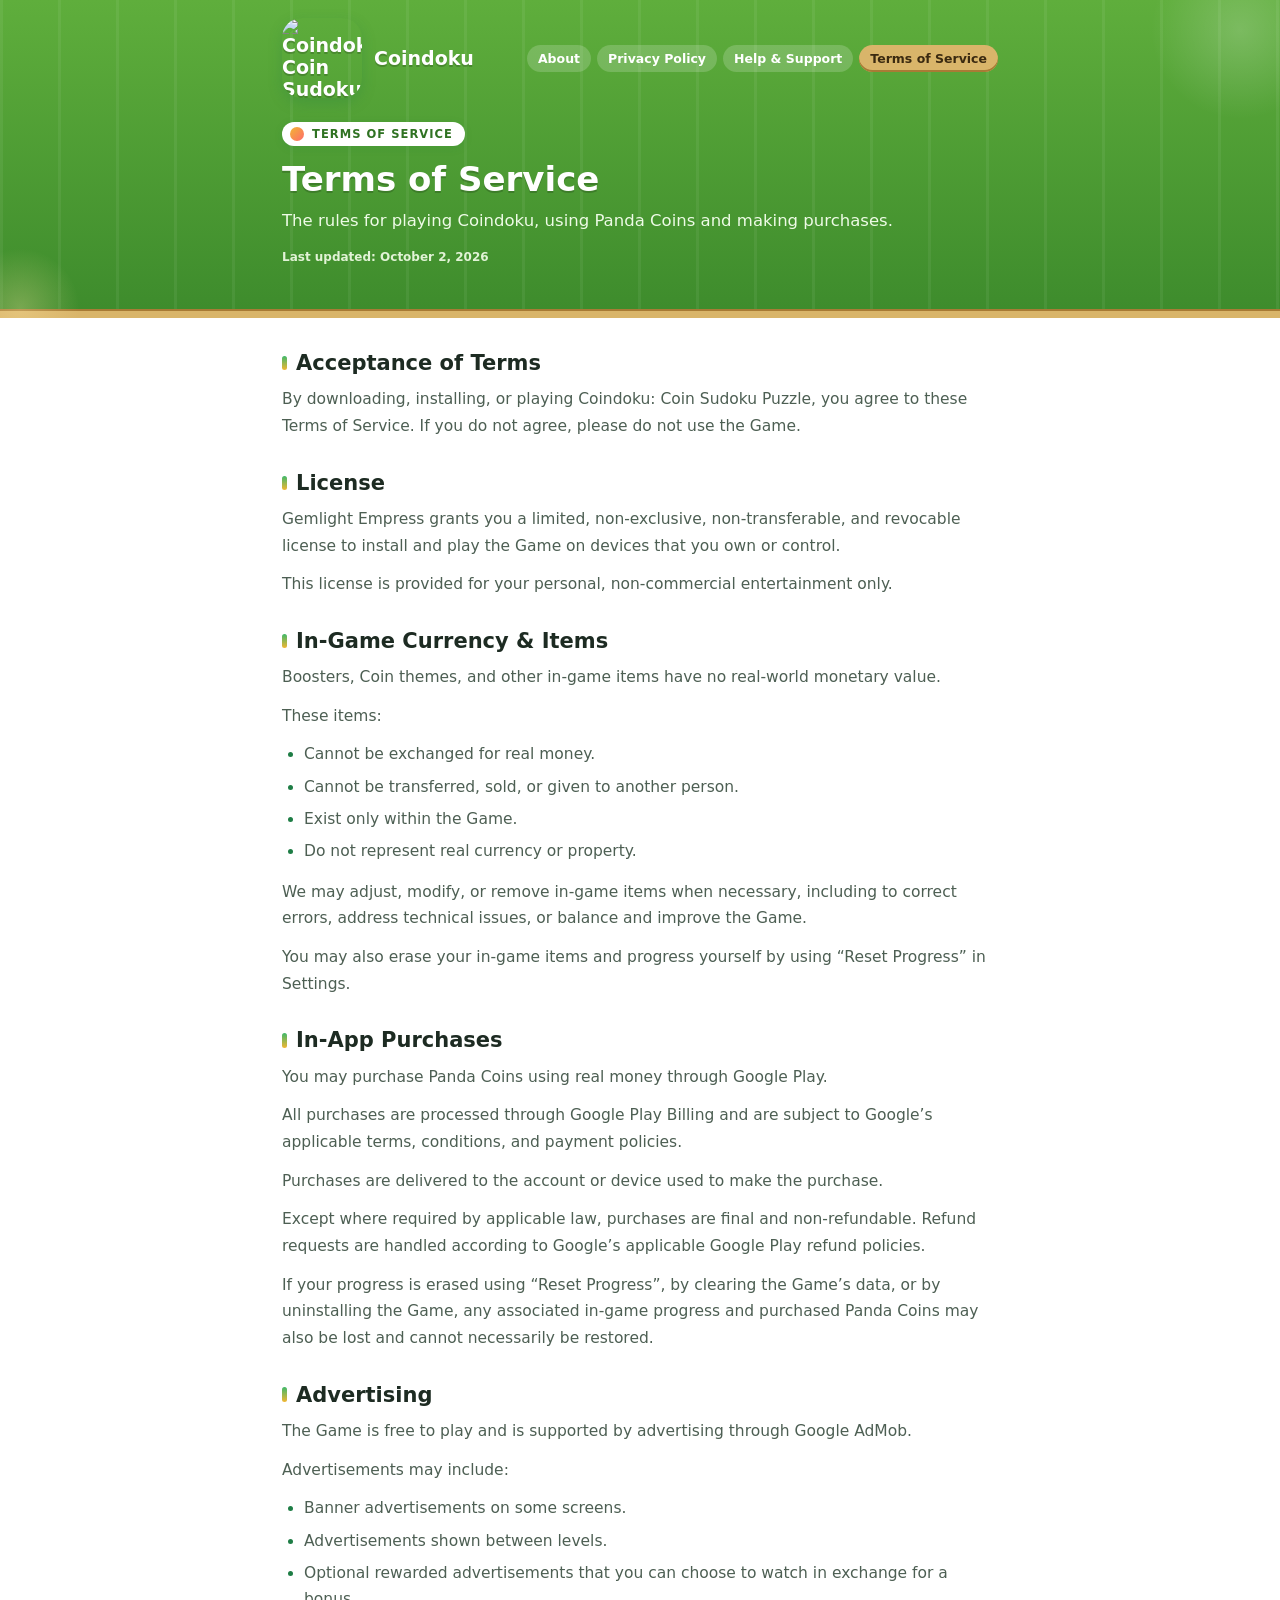
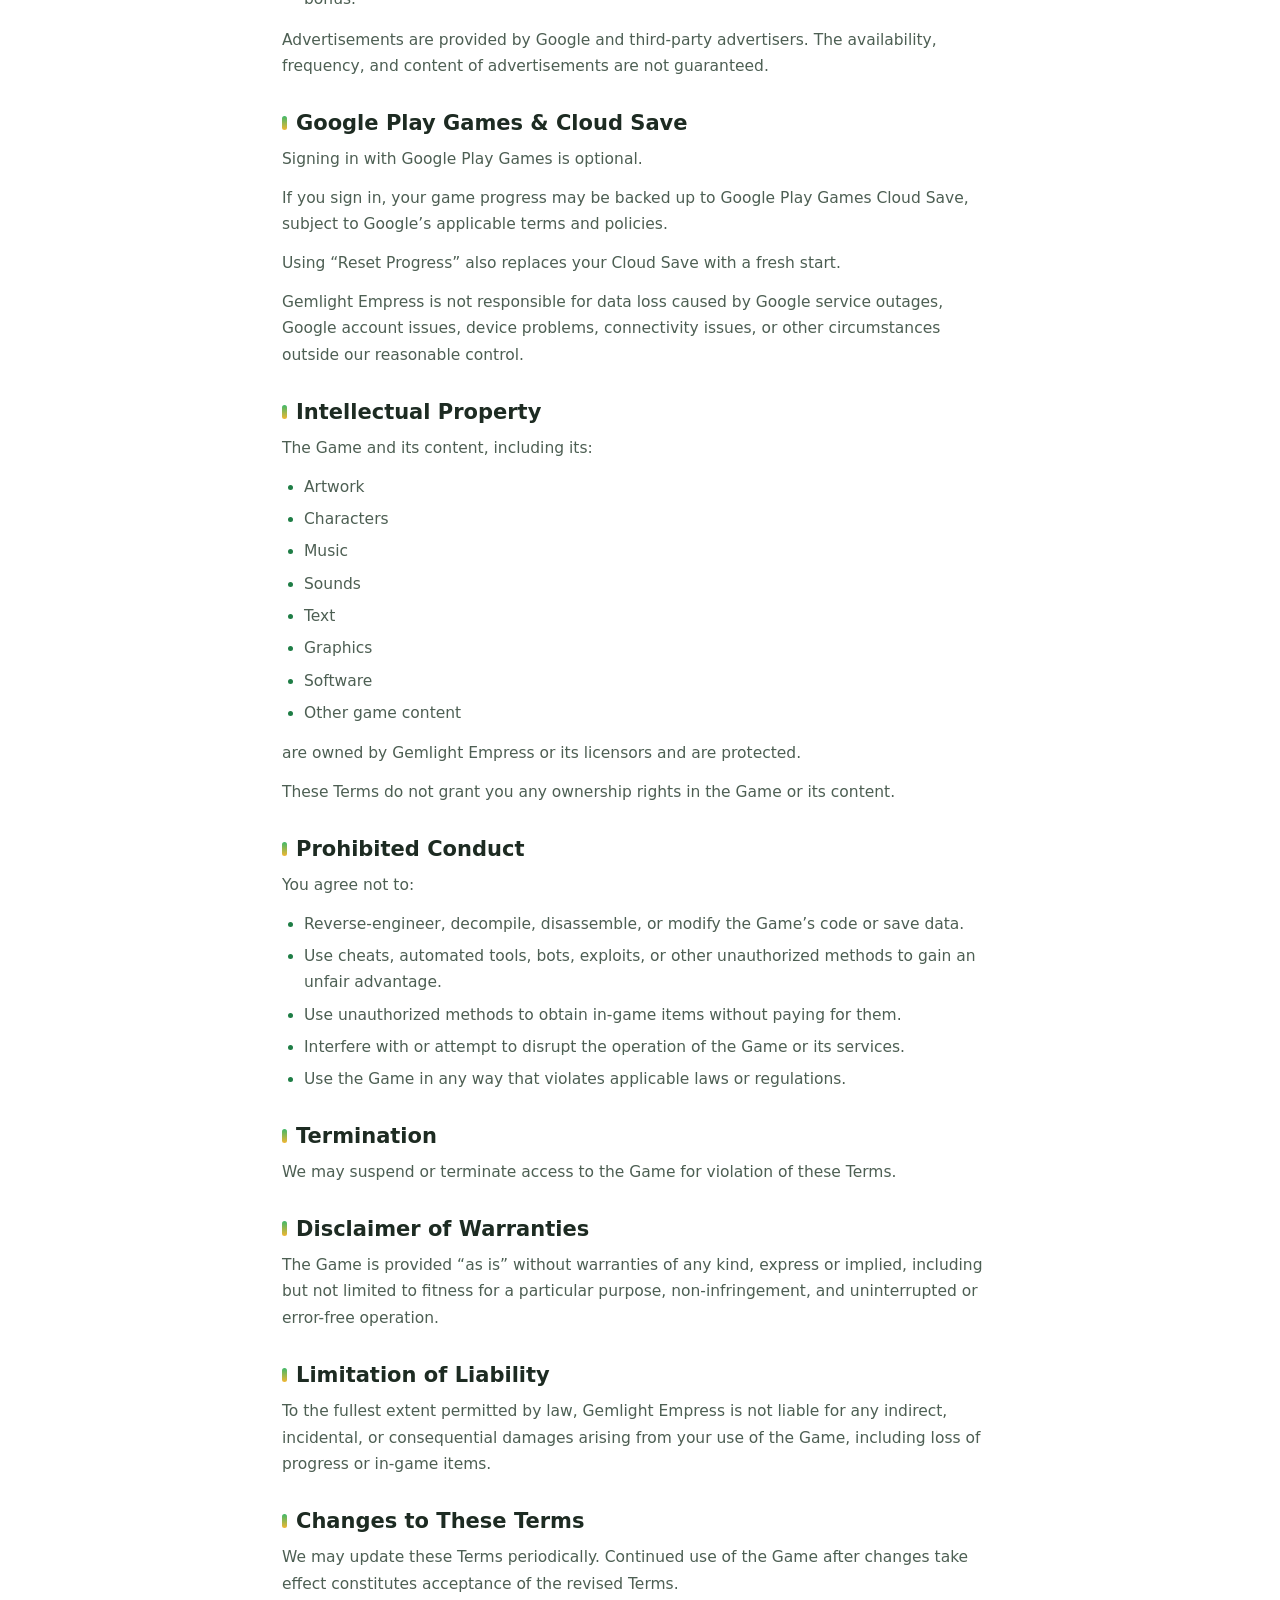
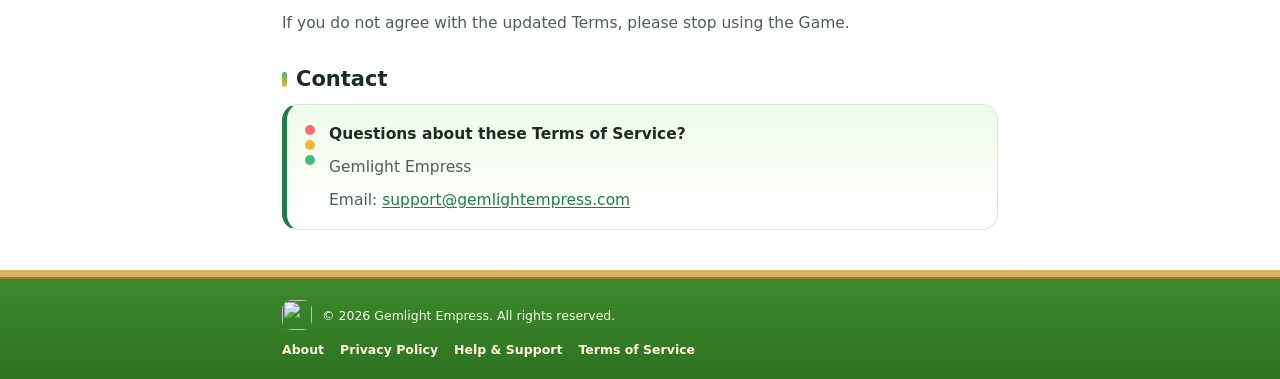
==== terms.html @ 83774318 "Add files via upload" ====
<!DOCTYPE html>
<html lang="en">
<head>
<meta charset="UTF-8">
<meta name="viewport" content="width=device-width, initial-scale=1.0, viewport-fit=cover">
<title>Terms of Service — Coindoku: Coin Sudoku Puzzle</title>
<meta name="description" content="Terms of Service for Coindoku: Coin Sudoku Puzzle.">
<link rel="icon" href="../assets/icon-192.png">
<link rel="stylesheet" href="style.css">
<script>
  /* Inside the game's page viewer: hide the site header/footer and show the Home button. */
  if (window.self !== window.top) document.documentElement.classList.add('embedded');
</script>
</head>
<body>

<button class="home-fab" onclick="window.parent.postMessage('coindoku-go-home', '*')" aria-label="Back to the game"></button>

<div class="top">
  <div class="wrap">
    <header class="site">
      <a href="index.html" class="brand">
        <img class="brand-mark" src="../assets/icon-192.png" alt="Coindoku: Coin Sudoku Puzzle icon">
        <span class="brand-name">Coindoku</span>
      </a>
      <nav class="site" aria-label="Legal pages">
      <a href="about.html">About</a>
      <a href="privacy.html">Privacy Policy</a>
      <a href="support.html">Help &amp; Support</a>
      <a href="terms.html" class="current" aria-current="page">Terms of Service</a>
      </nav>
    </header>

    <section class="hero">
      <div class="eyebrow"><span class="tile"></span> Terms of Service</div>
      <h1>Terms of Service</h1>
      <p class="lede">The rules for playing Coindoku, using Panda Coins and making purchases.</p>
      <p class="meta">Last updated: October 2, 2026</p>
    </section>
  </div>
</div>

<main class="content">
  <div class="wrap">

    <h2>Acceptance of Terms</h2>
    <p>By downloading, installing, or playing Coindoku: Coin Sudoku Puzzle, you agree to these Terms of Service. If you do not agree, please do not use the Game.</p>

    <h2>License</h2>
    <p>Gemlight Empress grants you a limited, non-exclusive, non-transferable, and revocable license to install and play the Game on devices that you own or control.</p>
    <p>This license is provided for your personal, non-commercial entertainment only.</p>

    <h2>In-Game Currency &amp; Items</h2>
    <p>Boosters, Coin themes, and other in-game items have no real-world monetary value.</p>
    <p>These items:</p>
    <ul>
      <li>Cannot be exchanged for real money.</li>
      <li>Cannot be transferred, sold, or given to another person.</li>
      <li>Exist only within the Game.</li>
      <li>Do not represent real currency or property.</li>
    </ul>
    <p>We may adjust, modify, or remove in-game items when necessary, including to correct errors, address technical issues, or balance and improve the Game.</p>
    <p>You may also erase your in-game items and progress yourself by using &ldquo;Reset Progress&rdquo; in Settings.</p>

    <h2>In-App Purchases</h2>
    <p>You may purchase Panda Coins using real money through Google Play.</p>
    <p>All purchases are processed through Google Play Billing and are subject to Google&rsquo;s applicable terms, conditions, and payment policies.</p>
    <p>Purchases are delivered to the account or device used to make the purchase.</p>
    <p>Except where required by applicable law, purchases are final and non-refundable. Refund requests are handled according to Google&rsquo;s applicable Google Play refund policies.</p>
    <p>If your progress is erased using &ldquo;Reset Progress&rdquo;, by clearing the Game&rsquo;s data, or by uninstalling the Game, any associated in-game progress and purchased Panda Coins may also be lost and cannot necessarily be restored.</p>

    <h2>Advertising</h2>
    <p>The Game is free to play and is supported by advertising through Google AdMob.</p>
    <p>Advertisements may include:</p>
    <ul>
      <li>Banner advertisements on some screens.</li>
      <li>Advertisements shown between levels.</li>
      <li>Optional rewarded advertisements that you can choose to watch in exchange for a bonus.</li>
    </ul>
    <p>Advertisements are provided by Google and third-party advertisers. The availability, frequency, and content of advertisements are not guaranteed.</p>

    <h2>Google Play Games &amp; Cloud Save</h2>
    <p>Signing in with Google Play Games is optional.</p>
    <p>If you sign in, your game progress may be backed up to Google Play Games Cloud Save, subject to Google&rsquo;s applicable terms and policies.</p>
    <p>Using &ldquo;Reset Progress&rdquo; also replaces your Cloud Save with a fresh start.</p>
    <p>Gemlight Empress is not responsible for data loss caused by Google service outages, Google account issues, device problems, connectivity issues, or other circumstances outside our reasonable control.</p>

    <h2>Intellectual Property</h2>
    <p>The Game and its content, including its:</p>
    <ul>
      <li>Artwork</li>
      <li>Characters</li>
      <li>Music</li>
      <li>Sounds</li>
      <li>Text</li>
      <li>Graphics</li>
      <li>Software</li>
      <li>Other game content</li>
    </ul>
    <p>are owned by Gemlight Empress or its licensors and are protected.</p>
    <p>These Terms do not grant you any ownership rights in the Game or its content.</p>

    <h2>Prohibited Conduct</h2>
    <p>You agree not to:</p>
    <ul>
      <li>Reverse-engineer, decompile, disassemble, or modify the Game&rsquo;s code or save data.</li>
      <li>Use cheats, automated tools, bots, exploits, or other unauthorized methods to gain an unfair advantage.</li>
      <li>Use unauthorized methods to obtain in-game items without paying for them.</li>
      <li>Interfere with or attempt to disrupt the operation of the Game or its services.</li>
      <li>Use the Game in any way that violates applicable laws or regulations.</li>
    </ul>

    <h2>Termination</h2>
    <p>We may suspend or terminate access to the Game for violation of these Terms.</p>

    <h2>Disclaimer of Warranties</h2>
    <p>The Game is provided &ldquo;as is&rdquo; without warranties of any kind, express or implied, including but not limited to fitness for a particular purpose, non-infringement, and uninterrupted or error-free operation.</p>

    <h2>Limitation of Liability</h2>
    <p>To the fullest extent permitted by law, Gemlight Empress is not liable for any indirect, incidental, or consequential damages arising from your use of the Game, including loss of progress or in-game items.</p>

    <h2>Changes to These Terms</h2>
    <p>We may update these Terms periodically. Continued use of the Game after changes take effect constitutes acceptance of the revised Terms.</p>
    <p>If you do not agree with the updated Terms, please stop using the Game.</p>

    <h2>Contact</h2>
    <div class="contact-card">
      <div class="tile-row"><span style="background:var(--coral)"></span><span style="background:var(--gold)"></span><span style="background:var(--mint)"></span></div>
      <div>
        <p><strong>Questions about these Terms of Service?</strong></p>
        <p>Gemlight Empress</p>
        <p>Email: <a href="mailto:support@gemlightempress.com">support@gemlightempress.com</a></p>
      </div>
    </div>

  </div>
</main>

<footer class="site">
  <div class="wrap footer-inner">
    <div class="foot-brand"><img src="../assets/icon-192.png" alt=""><span>&copy; 2026 Gemlight Empress. All rights reserved.</span></div>
    <nav class="foot-links" aria-label="Footer">
      <a href="about.html">About</a>
      <a href="privacy.html">Privacy Policy</a>
      <a href="support.html">Help &amp; Support</a>
      <a href="terms.html">Terms of Service</a>
    </nav>
  </div>
</footer>

</body>
</html>
---- style.css ----
/* Coindoku: Coin Sudoku Puzzle — legal & support pages, shared stylesheet.
   Every page is built from the same template: a fresh bamboo-green top band
   holding the header and hero, a white content column, and a soft green
   footer band. Inside the game these pages open in a full-screen viewer, where the
   header and footer are hidden and the game's own Home button takes over. */
:root{
  --sky:#3fb86a; --sky-deep:#1e7d45; --gold:#f2b632; --mint:#3fbf7f; --coral:#ff6b6b; --grape:#9b6bd6;
  --ink:#1d2b22; --ink-soft:#4d5f53; --muted:#7f9386;
  --hero-top:#c9efc4; --hero-bottom:#ebfae6;     /* the fresh bamboo-green band */
  --paper:#fbfffa; --card:#ffffff; --line:#d3eecc; --foot:#e7f7e1;
}
@font-face{ font-family:'Baloo 2'; src:url('../assets/fonts/baloo-2-latin-500-normal.woff2') format('woff2'); font-weight:400 500; font-style:normal; font-display:swap; }
@font-face{ font-family:'Baloo 2'; src:url('../assets/fonts/baloo-2-latin-700-normal.woff2') format('woff2'); font-weight:600 700; font-style:normal; font-display:swap; }
@font-face{ font-family:'Baloo 2'; src:url('../assets/fonts/baloo-2-latin-800-normal.woff2') format('woff2'); font-weight:800 900; font-style:normal; font-display:swap; }

*{ box-sizing:border-box; margin:0; padding:0; }
html{ height:100%; -webkit-text-size-adjust:100%; }
html, body{
  background:var(--paper); color:var(--ink);
  font-family:'Baloo 2', ui-rounded, 'Segoe UI', Roboto, system-ui, -apple-system, sans-serif;
}
body{ min-height:100%; display:flex; flex-direction:column; }
a{ color:var(--sky-deep); text-underline-offset:2px; }
a:hover{ color:var(--sky); }

/* One column width for every band, so header, hero, content and footer
   all line up on the same left edge. */
.wrap{
  width:100%; max-width:760px; margin:0 auto;
  padding-left:calc(env(safe-area-inset-left) + 22px);
  padding-right:calc(env(safe-area-inset-right) + 22px);
}

/* ------------------------------------------------------------------ top band */
.top{
  background:linear-gradient(180deg, var(--hero-top) 0%, var(--hero-bottom) 100%);
  border-bottom:1px solid var(--line);
  position:relative; overflow:hidden;
}
/* a couple of soft glows in the band */
.top::before, .top::after{
  content:''; position:absolute; border-radius:50%; pointer-events:none; opacity:.55;
}
.top::before{ width:180px; height:180px; right:-50px; top:-60px; background:radial-gradient(circle, #a9e3a0 0%, transparent 70%); }
.top::after{ width:120px; height:120px; left:-40px; bottom:-50px; background:radial-gradient(circle, #ffe7a3 0%, transparent 70%); }
.top .wrap{ position:relative; z-index:1; padding-top:calc(env(safe-area-inset-top) + 14px); padding-bottom:30px; }

header.site{
  display:flex; align-items:center; justify-content:space-between; gap:12px;
  padding:4px 0 18px;
}
.brand{ display:flex; align-items:center; gap:12px; text-decoration:none; color:var(--ink); font-weight:900; font-size:19px; }
.brand-mark{ width:80px; height:80px; border-radius:20px; box-shadow:0 5px 14px rgba(30,125,69,.25); }
nav.site{ display:flex; flex-wrap:wrap; gap:6px; }
nav.site a{
  font-size:12.5px; font-weight:800; text-decoration:none; color:var(--ink-soft);
  padding:6px 11px; border-radius:999px; background:rgba(255,255,255,.6);
}
nav.site a:hover{ color:var(--sky-deep); background:#fff; }
nav.site a.current{ color:#fff; background:var(--sky-deep); }

.hero{ padding-top:6px; }
.eyebrow{
  display:inline-flex; align-items:center; gap:8px;
  font-size:11.5px; font-weight:900; letter-spacing:.09em; text-transform:uppercase;
  color:var(--sky-deep); background:#fff; padding:5px 12px 5px 8px; border-radius:999px;
  box-shadow:0 2px 8px rgba(30,125,69,.14); margin-bottom:14px;
}
.tile{ width:14px; height:14px; border-radius:50%; background:linear-gradient(135deg,var(--gold),var(--coral)); }
h1{ font-size:34px; font-weight:900; line-height:1.12; margin:0 0 10px; color:var(--ink); }
.lede{ font-size:16.5px; line-height:1.6; color:var(--ink-soft); margin:0 0 12px; max-width:620px; }
.meta{ display:inline-block; font-size:12px; font-weight:700; color:var(--muted); }

/* ------------------------------------------------------------------ content */
main.content{ flex:1 0 auto; background:var(--card); }
main.content .wrap{ padding-top:10px; padding-bottom:40px; }

h2{
  font-size:21px; font-weight:900; line-height:1.25; color:var(--ink);
  margin:30px 0 10px; padding-left:14px; position:relative;
}
/* a small coloured marker beside every section heading */
h2::before{
  content:''; position:absolute; left:0; top:.28em; bottom:.28em; width:5px; border-radius:5px;
  background:linear-gradient(180deg, var(--sky), var(--gold));
}
main.content .wrap > h2:first-child{ margin-top:22px; }
h3{ font-size:16.5px; font-weight:900; color:var(--ink); margin:20px 0 6px; }
p{ font-size:15.5px; line-height:1.72; color:var(--ink-soft); margin:0 0 12px; }
ul{ margin:0 0 14px; padding-left:22px; }
li{ font-size:15.5px; line-height:1.7; color:var(--ink-soft); margin-bottom:6px; }
li::marker{ color:var(--sky-deep); }
strong{ color:var(--ink); }

.section-divider{ display:flex; gap:7px; margin:26px 0 4px; }
.section-divider span{ width:8px; height:8px; border-radius:50%; }
.section-divider span:nth-child(1){ background:var(--coral); }
.section-divider span:nth-child(2){ background:var(--gold); }
.section-divider span:nth-child(3){ background:var(--mint); }

.contact-card{
  display:flex; gap:14px; align-items:flex-start;
  background:linear-gradient(180deg, #f0fbec, #fff);
  border:1px solid var(--line); border-left:5px solid var(--sky-deep);
  border-radius:16px; padding:16px 18px; margin-top:12px;
}
.tile-row{ display:flex; flex-direction:column; gap:5px; padding-top:4px; }
.tile-row span{ width:10px; height:10px; border-radius:50%; }
.contact-card p{ margin:0 0 6px; }
.contact-card p:last-child{ margin-bottom:0; }

/* ------------------------------------------------------------------ FAQ
   Native <details>/<summary>: tap a question to open it, tap again to
   close. Needs no script, works inside the game's page viewer, and screen
   readers announce each one as expandable. */
.faq-list{ display:flex; flex-direction:column; gap:10px; margin-top:14px; }
.faq{
  background:#fff; border:1px solid var(--line); border-radius:16px;
  box-shadow:0 2px 8px rgba(30,125,69,.07); overflow:hidden;
  transition:border-color 150ms ease, box-shadow 150ms ease;
}
.faq[open]{ border-color:#8fd29a; box-shadow:0 6px 16px rgba(30,125,69,.14); }
.faq summary{
  list-style:none; cursor:pointer; position:relative;
  padding:15px 52px 15px 18px;
  font-size:16px; font-weight:900; line-height:1.35; color:var(--ink);
  -webkit-tap-highlight-color:transparent;
}
.faq summary::-webkit-details-marker{ display:none; }
/* plus sign that turns into a minus when open */
.faq summary::before, .faq summary::after{
  content:''; position:absolute; right:20px; top:50%; width:14px; height:3px; border-radius:3px;
  background:var(--sky-deep); transform:translateY(-50%); transition:transform 200ms ease;
}
.faq summary::after{ transform:translateY(-50%) rotate(90deg); }
.faq[open] summary::after{ transform:translateY(-50%) rotate(0deg); }
.faq[open] summary{ color:var(--sky-deep); }
.faq-body{ padding:0 18px 14px; animation:faqOpen 200ms ease; }
.faq-body > :last-child{ margin-bottom:0; }
@keyframes faqOpen{ from{ opacity:0; transform:translateY(-4px); } to{ opacity:1; transform:none; } }
@media (prefers-reduced-motion:reduce){ .faq-body{ animation:none; } }

/* ------------------------------------------------------------------ index cards */
.link-grid{ display:grid; grid-template-columns:repeat(2, 1fr); gap:14px; margin-top:16px; }
.link-card{
  display:block; text-decoration:none; color:var(--ink);
  background:#fff; border:1px solid var(--line); border-radius:18px; padding:18px 20px;
  box-shadow:0 3px 10px rgba(30,125,69,.08);
  transition:border-color 150ms ease, transform 150ms ease, box-shadow 150ms ease;
}
.link-card:hover{ border-color:var(--sky); transform:translateY(-2px); box-shadow:0 8px 18px rgba(30,125,69,.16); }
.link-card .dots{ display:flex; gap:5px; margin-bottom:12px; }
.link-card .dots span{ width:10px; height:10px; border-radius:50%; }
.link-card h3{ font-size:17.5px; margin:0 0 4px; }
.link-card p{ margin:0; font-size:14px; line-height:1.55; color:var(--muted); }
.link-card .go{ display:inline-block; margin-top:10px; font-size:13px; font-weight:900; color:var(--sky-deep); }

.flower-row{ display:flex; gap:9px; margin-bottom:18px; }
.flower-row span{ width:20px; height:20px; border-radius:50%; animation:flowerBob 2.4s ease-in-out infinite; box-shadow:inset 0 -3px 0 rgba(0,0,0,.12); }
.flower-row span:nth-child(1){ background:var(--coral);  animation-delay:0s; }
.flower-row span:nth-child(2){ background:var(--gold);  animation-delay:.15s; }
.flower-row span:nth-child(3){ background:var(--mint);  animation-delay:.3s; }
.flower-row span:nth-child(4){ background:var(--sky);   animation-delay:.45s; }
.flower-row span:nth-child(5){ background:var(--grape); animation-delay:.6s; }
@keyframes flowerBob{ 0%,100%{ transform:translateY(0); } 50%{ transform:translateY(-6px); } }
@media (prefers-reduced-motion:reduce){ .flower-row span{ animation:none; } }

/* ------------------------------------------------------------------ footer band */
footer.site{
  background:var(--foot); border-top:1px solid var(--line);
  padding:22px 0 calc(env(safe-area-inset-bottom) + 22px);
}
.footer-inner{ display:flex; align-items:center; justify-content:space-between; gap:12px; flex-wrap:wrap; }
.foot-brand{ display:flex; align-items:center; gap:10px; font-size:12.5px; color:var(--ink-soft); }
.foot-brand img{ width:30px; height:30px; border-radius:9px; }
.foot-links{ display:flex; flex-wrap:wrap; gap:6px 16px; }
.foot-links a{ font-size:12.5px; font-weight:800; text-decoration:none; color:var(--ink-soft); }
.foot-links a:hover{ color:var(--sky-deep); }

/* ------------------------------------------------------------------ inside the game
   Header and footer are hidden; the game's Home button sits top-left, so the
   hero gets extra room above it. */
.home-fab{
  display:none; position:fixed; top:calc(env(safe-area-inset-top) + 12px); left:12px; z-index:20;
  width:72px; height:72px; border:none; padding:0; background:transparent;
  background-image:url('../assets/ui/icon-home.png'); background-repeat:no-repeat;
  background-position:center; background-size:contain;
  cursor:pointer; filter:drop-shadow(0 3px 6px rgba(0,0,0,.3));
}
html.embedded .home-fab{ display:block; }
html.embedded header.site{ display:none; }   /* the footer stays visible inside the game too */
html.embedded .top .wrap{ padding-top:calc(env(safe-area-inset-top) + 96px); }

/* ------------------------------------------------------------------ phones */
@media (max-width:560px){
  .wrap{
    padding-left:calc(env(safe-area-inset-left) + 16px);
    padding-right:calc(env(safe-area-inset-right) + 16px);
  }
  header.site{ flex-direction:column; align-items:flex-start; }
  nav.site a{ font-size:11.5px; padding:5px 9px; }
  h1{ font-size:27px; }
  .lede{ font-size:15.5px; }
  h2{ font-size:18.5px; }
  h3{ font-size:15.5px; }
  .link-grid{ grid-template-columns:1fr; }
  .contact-card{ padding:14px; }
  .faq summary{ font-size:15px; padding:13px 46px 13px 15px; }
  .faq-body{ padding:0 15px 12px; }
  .footer-inner{ flex-direction:column; align-items:flex-start; }
}

/* ===== Bamboo theme: green hero and footer with a bamboo-wood band (site and in-game) ===== */
:root{ --bamboo-1:#5fae3c; --bamboo-2:#3d8b2c; --bamboo-3:#2f7222; --wood:#d9b56a; --wood-dark:#a87b35; }
.top{
  background:
    repeating-linear-gradient(90deg, rgba(255,255,255,.06) 0 3px, transparent 3px 58px),
    linear-gradient(180deg, var(--bamboo-1) 0%, var(--bamboo-2) 100%);
  border-bottom:none;
  box-shadow:inset 0 -7px 0 var(--wood), inset 0 -9px 0 var(--wood-dark);
}
.top::before{ background:radial-gradient(circle, rgba(255,255,255,.35) 0%, transparent 70%); }
.top::after{ background:radial-gradient(circle, rgba(255,231,163,.55) 0%, transparent 70%); }
.top .wrap{ padding-bottom:38px; }
.brand{ color:#fff; text-shadow:0 2px 0 rgba(0,0,0,.18); }
nav.site a{ color:#fff; background:rgba(255,255,255,.18); }
nav.site a:hover{ color:var(--bamboo-3); background:#fff; }
nav.site a.current{ color:#3b2a10; background:var(--wood); box-shadow:inset 0 -2px 0 var(--wood-dark); }
.top h1{ color:#fff; text-shadow:0 2px 0 rgba(0,0,0,.18); }
.top .lede{ color:#eefbe6; }
.top .meta{ color:#e2f3d6; }
.eyebrow{ color:var(--bamboo-3); }
footer.site{
  background:linear-gradient(180deg, var(--bamboo-2) 0%, var(--bamboo-3) 100%);
  border-top:none; box-shadow:inset 0 7px 0 var(--wood), inset 0 9px 0 var(--wood-dark);
  padding-top:30px;
}
.foot-brand{ color:#f3fbe9; }
.foot-links a{ color:#fff4dc; }
.foot-links a:hover{ color:#fff; text-decoration:underline; }
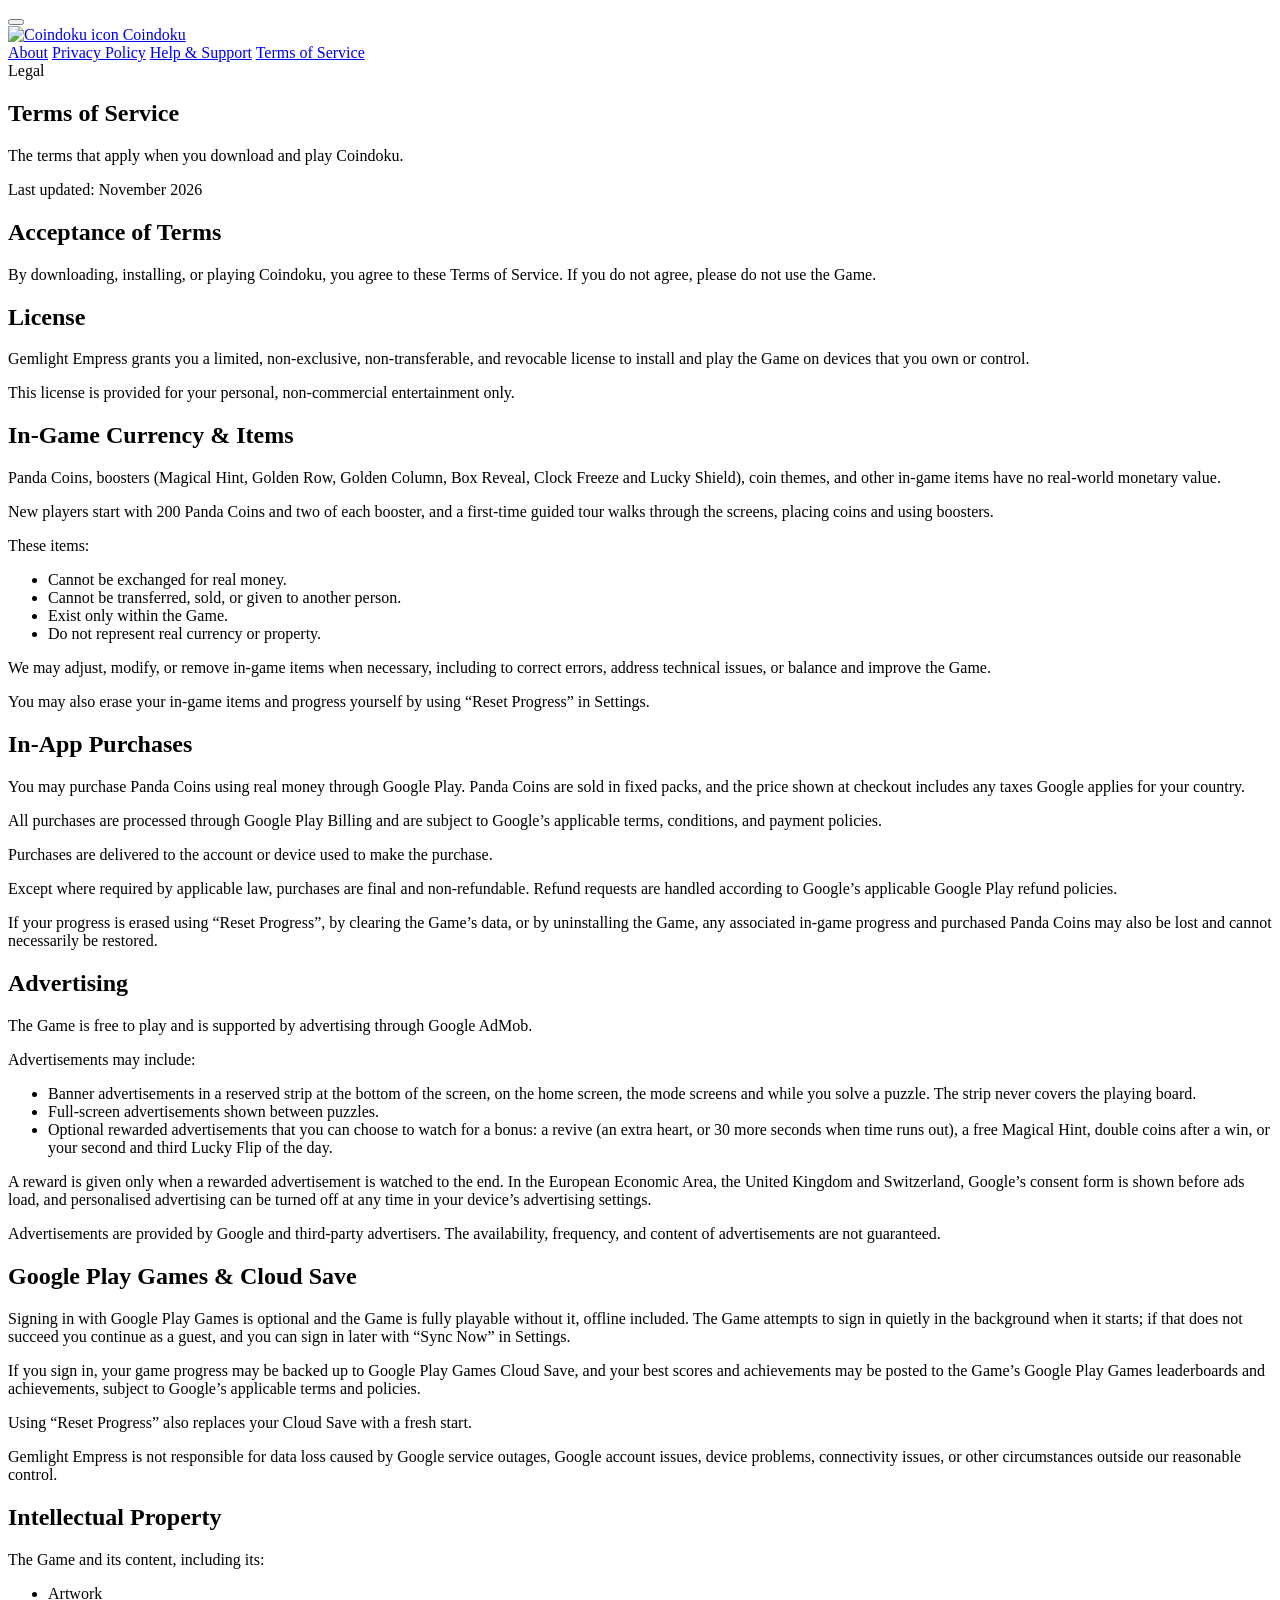
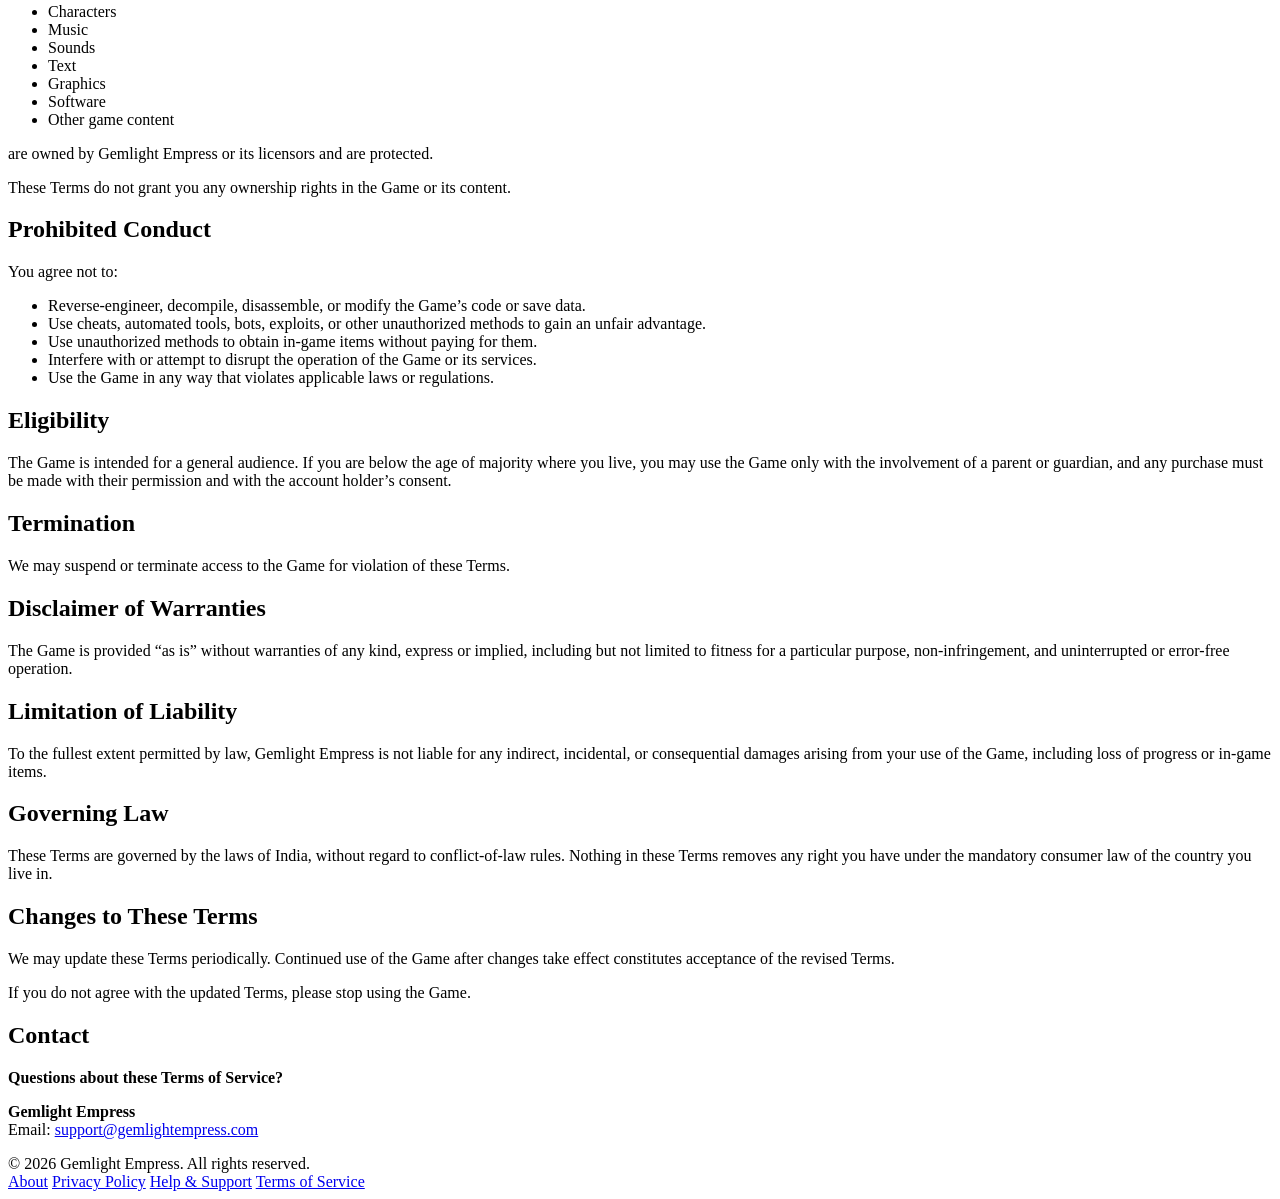
==== commit 31d130bb: "Add files via upload" ====
--- a/terms.html
+++ b/terms.html
@@ -3,9 +3,9 @@
 <head>
 <meta charset="UTF-8">
 <meta name="viewport" content="width=device-width, initial-scale=1.0, viewport-fit=cover">
-<title>Terms of Service — Coindoku: Coin Sudoku Puzzle</title>
-<meta name="description" content="Terms of Service for Coindoku: Coin Sudoku Puzzle.">
-<link rel="icon" href="../assets/icon-192.png">
+<title>Terms of Service — Coindoku</title>
+<meta name="description" content="The terms that apply when you download and play Coindoku.">
+<link rel="icon" href="../assets/icon-512.png">
 <link rel="stylesheet" href="style.css">
 <script>
   /* Inside the game's page viewer: hide the site header/footer and show the Home button. */
@@ -14,13 +14,13 @@
 </head>
 <body>
 
-<button class="home-fab" onclick="window.parent.postMessage('coindoku-go-home', '*')" aria-label="Back to the game"></button>
+<button class="home-fab" onclick="window.parent.postMessage('coindoku-go-home', '*')" aria-label="Home"></button>
 
 <div class="top">
   <div class="wrap">
     <header class="site">
       <a href="index.html" class="brand">
-        <img class="brand-mark" src="../assets/icon-192.png" alt="Coindoku: Coin Sudoku Puzzle icon">
+        <img class="brand-mark" src="../assets/icon-512.png" alt="Coindoku icon">
         <span class="brand-name">Coindoku</span>
       </a>
       <nav class="site" aria-label="Legal pages">
@@ -32,10 +32,10 @@
     </header>
 
     <section class="hero">
-      <div class="eyebrow"><span class="tile"></span> Terms of Service</div>
+      <div class="eyebrow"><span class="tile"></span> Legal</div>
       <h1>Terms of Service</h1>
-      <p class="lede">The rules for playing Coindoku, using Panda Coins and making purchases.</p>
-      <p class="meta">Last updated: October 2, 2026</p>
+      <p class="lede">The terms that apply when you download and play Coindoku.</p>
+      <p class="meta">Last updated: November 2026</p>
     </section>
   </div>
 </div>
@@ -44,14 +44,17 @@
   <div class="wrap">
 
     <h2>Acceptance of Terms</h2>
-    <p>By downloading, installing, or playing Coindoku: Coin Sudoku Puzzle, you agree to these Terms of Service. If you do not agree, please do not use the Game.</p>
+    <p>By downloading, installing, or playing Coindoku, you agree to these Terms of Service. If you do not agree, please do not use the Game.</p>
+
+    <div class="section-divider"><span></span><span></span><span></span></div>
 
     <h2>License</h2>
     <p>Gemlight Empress grants you a limited, non-exclusive, non-transferable, and revocable license to install and play the Game on devices that you own or control.</p>
     <p>This license is provided for your personal, non-commercial entertainment only.</p>
 
     <h2>In-Game Currency &amp; Items</h2>
-    <p>Boosters, Coin themes, and other in-game items have no real-world monetary value.</p>
+    <p>Panda Coins, boosters (Magical Hint, Golden Row, Golden Column, Box Reveal, Clock Freeze and Lucky Shield), coin themes, and other in-game items have no real-world monetary value.</p>
+    <p>New players start with 200 Panda Coins and two of each booster, and a first-time guided tour walks through the screens, placing coins and using boosters.</p>
     <p>These items:</p>
     <ul>
       <li>Cannot be exchanged for real money.</li>
@@ -63,7 +66,7 @@
     <p>You may also erase your in-game items and progress yourself by using &ldquo;Reset Progress&rdquo; in Settings.</p>
 
     <h2>In-App Purchases</h2>
-    <p>You may purchase Panda Coins using real money through Google Play.</p>
+    <p>You may purchase Panda Coins using real money through Google Play. Panda Coins are sold in fixed packs, and the price shown at checkout includes any taxes Google applies for your country.</p>
     <p>All purchases are processed through Google Play Billing and are subject to Google&rsquo;s applicable terms, conditions, and payment policies.</p>
     <p>Purchases are delivered to the account or device used to make the purchase.</p>
     <p>Except where required by applicable law, purchases are final and non-refundable. Refund requests are handled according to Google&rsquo;s applicable Google Play refund policies.</p>
@@ -73,15 +76,16 @@
     <p>The Game is free to play and is supported by advertising through Google AdMob.</p>
     <p>Advertisements may include:</p>
     <ul>
-      <li>Banner advertisements on some screens.</li>
-      <li>Advertisements shown between levels.</li>
-      <li>Optional rewarded advertisements that you can choose to watch in exchange for a bonus.</li>
+      <li>Banner advertisements in a reserved strip at the bottom of the screen, on the home screen, the mode screens and while you solve a puzzle. The strip never covers the playing board.</li>
+      <li>Full-screen advertisements shown between puzzles.</li>
+      <li>Optional rewarded advertisements that you can choose to watch for a bonus: a revive (an extra heart, or 30 more seconds when time runs out), a free Magical Hint, double coins after a win, or your second and third Lucky Flip of the day.</li>
     </ul>
+    <p>A reward is given only when a rewarded advertisement is watched to the end. In the European Economic Area, the United Kingdom and Switzerland, Google&rsquo;s consent form is shown before ads load, and personalised advertising can be turned off at any time in your device&rsquo;s advertising settings.</p>
     <p>Advertisements are provided by Google and third-party advertisers. The availability, frequency, and content of advertisements are not guaranteed.</p>
 
     <h2>Google Play Games &amp; Cloud Save</h2>
-    <p>Signing in with Google Play Games is optional.</p>
-    <p>If you sign in, your game progress may be backed up to Google Play Games Cloud Save, subject to Google&rsquo;s applicable terms and policies.</p>
+    <p>Signing in with Google Play Games is optional and the Game is fully playable without it, offline included. The Game attempts to sign in quietly in the background when it starts; if that does not succeed you continue as a guest, and you can sign in later with &ldquo;Sync Now&rdquo; in Settings.</p>
+    <p>If you sign in, your game progress may be backed up to Google Play Games Cloud Save, and your best scores and achievements may be posted to the Game&rsquo;s Google Play Games leaderboards and achievements, subject to Google&rsquo;s applicable terms and policies.</p>
     <p>Using &ldquo;Reset Progress&rdquo; also replaces your Cloud Save with a fresh start.</p>
     <p>Gemlight Empress is not responsible for data loss caused by Google service outages, Google account issues, device problems, connectivity issues, or other circumstances outside our reasonable control.</p>
 
@@ -110,6 +114,9 @@
       <li>Use the Game in any way that violates applicable laws or regulations.</li>
     </ul>
 
+    <h2>Eligibility</h2>
+    <p>The Game is intended for a general audience. If you are below the age of majority where you live, you may use the Game only with the involvement of a parent or guardian, and any purchase must be made with their permission and with the account holder&rsquo;s consent.</p>
+
     <h2>Termination</h2>
     <p>We may suspend or terminate access to the Game for violation of these Terms.</p>
 
@@ -118,6 +125,9 @@
 
     <h2>Limitation of Liability</h2>
     <p>To the fullest extent permitted by law, Gemlight Empress is not liable for any indirect, incidental, or consequential damages arising from your use of the Game, including loss of progress or in-game items.</p>
+
+    <h2>Governing Law</h2>
+    <p>These Terms are governed by the laws of India, without regard to conflict-of-law rules. Nothing in these Terms removes any right you have under the mandatory consumer law of the country you live in.</p>
 
     <h2>Changes to These Terms</h2>
     <p>We may update these Terms periodically. Continued use of the Game after changes take effect constitutes acceptance of the revised Terms.</p>
@@ -128,8 +138,7 @@
       <div class="tile-row"><span style="background:var(--coral)"></span><span style="background:var(--gold)"></span><span style="background:var(--mint)"></span></div>
       <div>
         <p><strong>Questions about these Terms of Service?</strong></p>
-        <p>Gemlight Empress</p>
-        <p>Email: <a href="mailto:support@gemlightempress.com">support@gemlightempress.com</a></p>
+        <p><strong>Gemlight Empress</strong><br>Email: <a href="mailto:support@gemlightempress.com">support@gemlightempress.com</a></p>
       </div>
     </div>
 
@@ -138,7 +147,7 @@
 
 <footer class="site">
   <div class="wrap footer-inner">
-    <div class="foot-brand"><img src="../assets/icon-192.png" alt=""><span>&copy; 2026 Gemlight Empress. All rights reserved.</span></div>
+    <div class="foot-brand"><img src="../assets/icon-512.png" alt=""><span>&copy; 2026 Gemlight Empress. All rights reserved.</span></div>
     <nav class="foot-links" aria-label="Footer">
       <a href="about.html">About</a>
       <a href="privacy.html">Privacy Policy</a>
